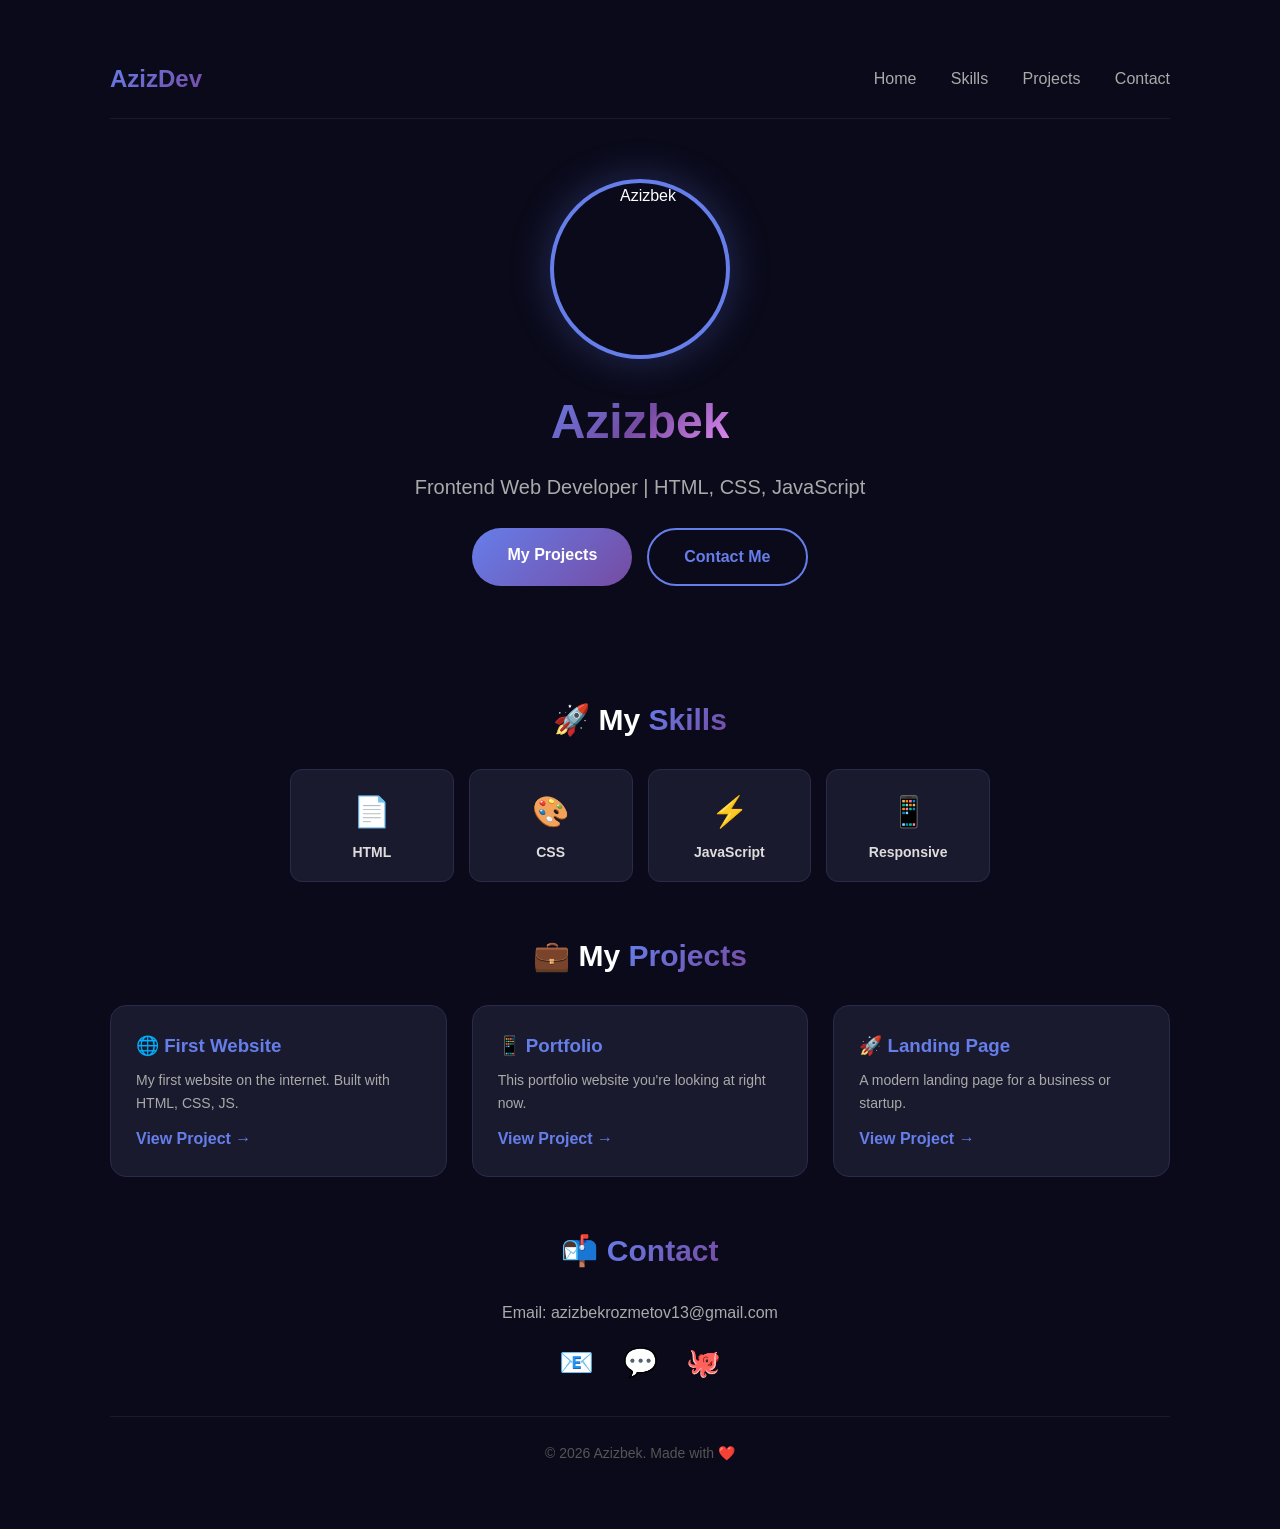
==== Index.html @ ee9a568a "Index.html" ====
<!DOCTYPE html>
<html lang="en">
<head>
    <meta charset="UTF-8">
    <meta name="viewport" content="width=device-width, initial-scale=1.0">
    <title>Azizbek | Frontend Developer</title>
    <style>
        * {
            margin: 0;
            padding: 0;
            box-sizing: border-box;
        }

        body {
            font-family: 'Segoe UI', Tahoma, Geneva, Verdana, sans-serif;
            background: #0a0a1a;
            color: #ffffff;
            line-height: 1.6;
        }

        .container {
            max-width: 1100px;
            margin: 0 auto;
            padding: 40px 20px;
        }

        /* ===== NAVIGATSIYA ===== */
        nav {
            display: flex;
            justify-content: space-between;
            align-items: center;
            padding: 20px 0;
            border-bottom: 1px solid #1a1a2e;
        }

        .logo {
            font-size: 24px;
            font-weight: bold;
            background: linear-gradient(135deg, #667eea, #764ba2);
            -webkit-background-clip: text;
            -webkit-text-fill-color: transparent;
        }

        .nav-links a {
            color: #aaa;
            text-decoration: none;
            margin-left: 30px;
            transition: color 0.3s;
        }

        .nav-links a:hover {
            color: #667eea;
        }

        /* ===== BOSH QISM (HERO) ===== */
        .hero {
            display: flex;
            flex-direction: column;
            align-items: center;
            justify-content: center;
            text-align: center;
            padding: 60px 0;
        }

        /* ===== RASM ===== */
        .profile-img {
            width: 180px;
            height: 180px;
            border-radius: 50%;
            object-fit: cover;
            border: 4px solid #667eea;
            box-shadow: 0 0 40px rgba(102, 126, 234, 0.3);
            margin-bottom: 25px;
        }

        .hero h1 {
            font-size: 48px;
            font-weight: 800;
            background: linear-gradient(135deg, #667eea 0%, #764ba2 50%, #f093fb 100%);
            -webkit-background-clip: text;
            -webkit-text-fill-color: transparent;
            margin-bottom: 10px;
        }

        .hero p {
            font-size: 20px;
            color: #aaa;
            max-width: 600px;
            margin-bottom: 25px;
        }

        .btn-group {
            display: flex;
            gap: 15px;
            flex-wrap: wrap;
            justify-content: center;
        }

        .btn {
            display: inline-block;
            padding: 14px 35px;
            border-radius: 50px;
            text-decoration: none;
            font-weight: 600;
            transition: all 0.3s ease;
        }

        .btn-primary {
            background: linear-gradient(135deg, #667eea, #764ba2);
            color: #fff;
        }

        .btn-primary:hover {
            transform: translateY(-3px);
            box-shadow: 0 10px 30px rgba(102, 126, 234, 0.4);
        }

        .btn-outline {
            border: 2px solid #667eea;
            color: #667eea;
            background: transparent;
        }

        .btn-outline:hover {
            background: #667eea;
            color: #fff;
            transform: translateY(-3px);
        }

        /* ===== MAHORATLAR ===== */
        .section-title {
            font-size: 30px;
            text-align: center;
            margin: 50px 0 25px;
        }

        .section-title span {
            background: linear-gradient(135deg, #667eea, #764ba2);
            -webkit-background-clip: text;
            -webkit-text-fill-color: transparent;
        }

        .skills-grid {
            display: grid;
            grid-template-columns: repeat(auto-fit, minmax(130px, 1fr));
            gap: 15px;
            max-width: 700px;
            margin: 0 auto;
        }

        .skill-card {
            background: #1a1a2e;
            padding: 18px;
            border-radius: 12px;
            text-align: center;
            border: 1px solid #2a2a4a;
            transition: all 0.3s ease;
        }

        .skill-card:hover {
            transform: translateY(-5px);
            border-color: #667eea;
        }

        .skill-card .icon {
            font-size: 30px;
            margin-bottom: 5px;
        }

        .skill-card .name {
            font-weight: 600;
            color: #ddd;
            font-size: 14px;
        }

        /* ===== LOYIHALAR ===== */
        .projects-grid {
            display: grid;
            grid-template-columns: repeat(auto-fit, minmax(260px, 1fr));
            gap: 25px;
            margin: 25px 0;
        }

        .project-card {
            background: #1a1a2e;
            padding: 25px;
            border-radius: 16px;
            border: 1px solid #2a2a4a;
            transition: all 0.3s ease;
            text-align: left;
        }

        .project-card:hover {
            transform: translateY(-5px);
            border-color: #667eea;
        }

        .project-card h3 {
            color: #667eea;
            margin-bottom: 8px;
        }

        .project-card p {
            color: #aaa;
            font-size: 14px;
            margin-bottom: 12px;
        }

        .project-card a {
            color: #667eea;
            text-decoration: none;
            font-weight: 600;
        }

        .project-card a:hover {
            text-decoration: underline;
        }

        /* ===== KONTAKT ===== */
        .contact {
            text-align: center;
            margin: 50px 0 20px;
        }

        .contact p {
            color: #aaa;
            margin-bottom: 15px;
        }

        .social-links a {
            color: #aaa;
            font-size: 28px;
            margin: 0 12px;
            transition: color 0.3s;
            text-decoration: none;
        }

        .social-links a:hover {
            color: #667eea;
        }

        footer {
            text-align: center;
            padding: 25px 0;
            border-top: 1px solid #1a1a2e;
            color: #555;
            font-size: 14px;
            margin-top: 30px;
        }

        /* ===== TELEFON UCHUN ===== */
        @media (max-width: 600px) {
            .hero h1 { font-size: 32px; }
            .profile-img { width: 130px; height: 130px; }
            nav { flex-direction: column; gap: 10px; }
            .nav-links a { margin: 0 12px; font-size: 14px; }
        }
    </style>
</head>
<body>
    <div class="container">

        <!-- NAVIGATSIYA -->
        <nav>
            <div class="logo">AzizDev</div>
            <div class="nav-links">
                <a href="#">Home</a>
                <a href="#">Skills</a>
                <a href="#">Projects</a>
                <a href="#">Contact</a>
            </div>
        </nav>

        <!-- BOSH QISM + RASM -->
        <div class="hero">

            <!-- ⬇️ RASM JOYI ⬇️ -->
            <!-- O'Z RASMINGIZNI MANZILINI QO'YING -->
            <img src="./AzizDev.png" alt="Azizbek" class="profile-img">

            <h1>Azizbek</h1>
            <p>Frontend Web Developer | HTML, CSS, JavaScript</p>

            <div class="btn-group">
                <a href="#" class="btn btn-primary">My Projects</a>
                <a href="#" class="btn btn-outline">Contact Me</a>
            </div>
        </div>

        <!-- MAHORATLAR -->
        <h2 class="section-title">🚀 My <span>Skills</span></h2>
        <div class="skills-grid">
            <div class="skill-card"><div class="icon">📄</div><div class="name">HTML</div></div>
            <div class="skill-card"><div class="icon">🎨</div><div class="name">CSS</div></div>
            <div class="skill-card"><div class="icon">⚡</div><div class="name">JavaScript</div></div>
            <div class="skill-card"><div class="icon">📱</div><div class="name">Responsive</div></div>
        </div>

        <!-- LOYIHALAR -->
        <h2 class="section-title">💼 My <span>Projects</span></h2>
        <div class="projects-grid">
            <div class="project-card">
                <h3>🌐 First Website</h3>
                <p>My first website on the internet. Built with HTML, CSS, JS.</p>
                <a href="https://khiva.qurl.uz" target="_blank">View Project →</a>
            </div>
            <div class="project-card">
                <h3>📱 Portfolio</h3>
                <p>This portfolio website you're looking at right now.</p>
                <a href="#">View Project →</a>
            </div>
            <div class="project-card">
                <h3>🚀 Landing Page</h3>
                <p>A modern landing page for a business or startup.</p>
                <a href="#">View Project →</a>
            </div>
        </div>

        <!-- KONTAKT -->
        <div class="contact">
            <h2 class="section-title">📬 <span>Contact</span></h2>
            <p>Email: azizbekrozmetov13@gmail.com</p>
            <div class="social-links">
                <a href="#">📧</a>
                <a href="https://khiva.qurl.uz">💬</a>
                <a href="#">🐙</a>
            </div>
        </div>

        <!-- FOOTER -->
        <footer>
            &copy; 2026 Azizbek. Made with ❤️
        </footer>

    </div>
</body>
                  </html>
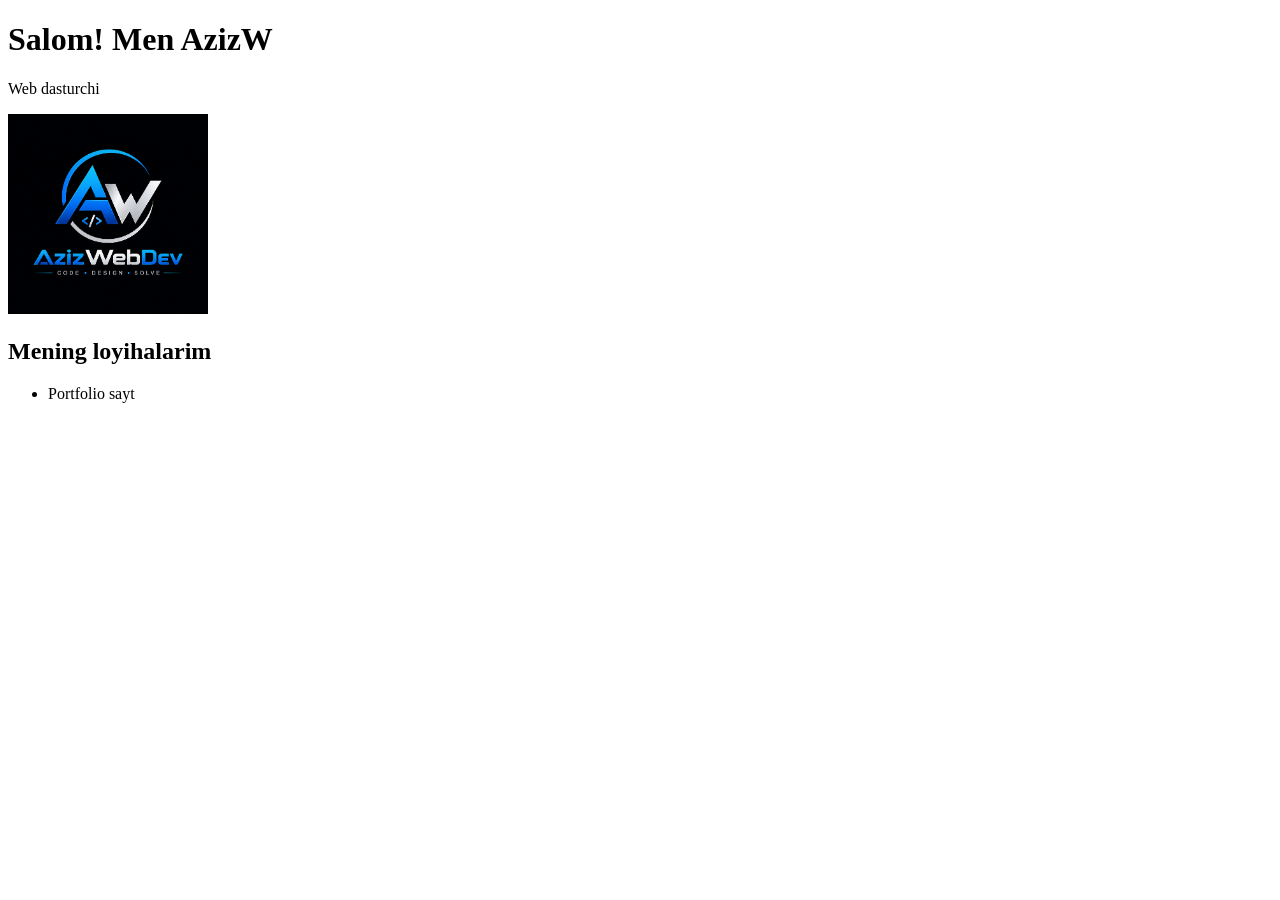
==== commit 34bb1cf9: "Revise Index.html for Uzbek portfolio site Updated the HTML structure and content for the portfolio " ====
--- a/Index.html
+++ b/Index.html
@@ -1,337 +1,22 @@
 <!DOCTYPE html>
-<html lang="en">
+<html lang="uz">
 <head>
     <meta charset="UTF-8">
     <meta name="viewport" content="width=device-width, initial-scale=1.0">
-    <title>Azizbek | Frontend Developer</title>
-    <style>
-        * {
-            margin: 0;
-            padding: 0;
-            box-sizing: border-box;
-        }
-
-        body {
-            font-family: 'Segoe UI', Tahoma, Geneva, Verdana, sans-serif;
-            background: #0a0a1a;
-            color: #ffffff;
-            line-height: 1.6;
-        }
-
-        .container {
-            max-width: 1100px;
-            margin: 0 auto;
-            padding: 40px 20px;
-        }
-
-        /* ===== NAVIGATSIYA ===== */
-        nav {
-            display: flex;
-            justify-content: space-between;
-            align-items: center;
-            padding: 20px 0;
-            border-bottom: 1px solid #1a1a2e;
-        }
-
-        .logo {
-            font-size: 24px;
-            font-weight: bold;
-            background: linear-gradient(135deg, #667eea, #764ba2);
-            -webkit-background-clip: text;
-            -webkit-text-fill-color: transparent;
-        }
-
-        .nav-links a {
-            color: #aaa;
-            text-decoration: none;
-            margin-left: 30px;
-            transition: color 0.3s;
-        }
-
-        .nav-links a:hover {
-            color: #667eea;
-        }
-
-        /* ===== BOSH QISM (HERO) ===== */
-        .hero {
-            display: flex;
-            flex-direction: column;
-            align-items: center;
-            justify-content: center;
-            text-align: center;
-            padding: 60px 0;
-        }
-
-        /* ===== RASM ===== */
-        .profile-img {
-            width: 180px;
-            height: 180px;
-            border-radius: 50%;
-            object-fit: cover;
-            border: 4px solid #667eea;
-            box-shadow: 0 0 40px rgba(102, 126, 234, 0.3);
-            margin-bottom: 25px;
-        }
-
-        .hero h1 {
-            font-size: 48px;
-            font-weight: 800;
-            background: linear-gradient(135deg, #667eea 0%, #764ba2 50%, #f093fb 100%);
-            -webkit-background-clip: text;
-            -webkit-text-fill-color: transparent;
-            margin-bottom: 10px;
-        }
-
-        .hero p {
-            font-size: 20px;
-            color: #aaa;
-            max-width: 600px;
-            margin-bottom: 25px;
-        }
-
-        .btn-group {
-            display: flex;
-            gap: 15px;
-            flex-wrap: wrap;
-            justify-content: center;
-        }
-
-        .btn {
-            display: inline-block;
-            padding: 14px 35px;
-            border-radius: 50px;
-            text-decoration: none;
-            font-weight: 600;
-            transition: all 0.3s ease;
-        }
-
-        .btn-primary {
-            background: linear-gradient(135deg, #667eea, #764ba2);
-            color: #fff;
-        }
-
-        .btn-primary:hover {
-            transform: translateY(-3px);
-            box-shadow: 0 10px 30px rgba(102, 126, 234, 0.4);
-        }
-
-        .btn-outline {
-            border: 2px solid #667eea;
-            color: #667eea;
-            background: transparent;
-        }
-
-        .btn-outline:hover {
-            background: #667eea;
-            color: #fff;
-            transform: translateY(-3px);
-        }
-
-        /* ===== MAHORATLAR ===== */
-        .section-title {
-            font-size: 30px;
-            text-align: center;
-            margin: 50px 0 25px;
-        }
-
-        .section-title span {
-            background: linear-gradient(135deg, #667eea, #764ba2);
-            -webkit-background-clip: text;
-            -webkit-text-fill-color: transparent;
-        }
-
-        .skills-grid {
-            display: grid;
-            grid-template-columns: repeat(auto-fit, minmax(130px, 1fr));
-            gap: 15px;
-            max-width: 700px;
-            margin: 0 auto;
-        }
-
-        .skill-card {
-            background: #1a1a2e;
-            padding: 18px;
-            border-radius: 12px;
-            text-align: center;
-            border: 1px solid #2a2a4a;
-            transition: all 0.3s ease;
-        }
-
-        .skill-card:hover {
-            transform: translateY(-5px);
-            border-color: #667eea;
-        }
-
-        .skill-card .icon {
-            font-size: 30px;
-            margin-bottom: 5px;
-        }
-
-        .skill-card .name {
-            font-weight: 600;
-            color: #ddd;
-            font-size: 14px;
-        }
-
-        /* ===== LOYIHALAR ===== */
-        .projects-grid {
-            display: grid;
-            grid-template-columns: repeat(auto-fit, minmax(260px, 1fr));
-            gap: 25px;
-            margin: 25px 0;
-        }
-
-        .project-card {
-            background: #1a1a2e;
-            padding: 25px;
-            border-radius: 16px;
-            border: 1px solid #2a2a4a;
-            transition: all 0.3s ease;
-            text-align: left;
-        }
-
-        .project-card:hover {
-            transform: translateY(-5px);
-            border-color: #667eea;
-        }
-
-        .project-card h3 {
-            color: #667eea;
-            margin-bottom: 8px;
-        }
-
-        .project-card p {
-            color: #aaa;
-            font-size: 14px;
-            margin-bottom: 12px;
-        }
-
-        .project-card a {
-            color: #667eea;
-            text-decoration: none;
-            font-weight: 600;
-        }
-
-        .project-card a:hover {
-            text-decoration: underline;
-        }
-
-        /* ===== KONTAKT ===== */
-        .contact {
-            text-align: center;
-            margin: 50px 0 20px;
-        }
-
-        .contact p {
-            color: #aaa;
-            margin-bottom: 15px;
-        }
-
-        .social-links a {
-            color: #aaa;
-            font-size: 28px;
-            margin: 0 12px;
-            transition: color 0.3s;
-            text-decoration: none;
-        }
-
-        .social-links a:hover {
-            color: #667eea;
-        }
-
-        footer {
-            text-align: center;
-            padding: 25px 0;
-            border-top: 1px solid #1a1a2e;
-            color: #555;
-            font-size: 14px;
-            margin-top: 30px;
-        }
-
-        /* ===== TELEFON UCHUN ===== */
-        @media (max-width: 600px) {
-            .hero h1 { font-size: 32px; }
-            .profile-img { width: 130px; height: 130px; }
-            nav { flex-direction: column; gap: 10px; }
-            .nav-links a { margin: 0 12px; font-size: 14px; }
-        }
-    </style>
+    <title>AzizW | Portfolio</title>
+    <meta name="description" content="AzizW web developer portfolio">
 </head>
 <body>
-    <div class="container">
-
-        <!-- NAVIGATSIYA -->
-        <nav>
-            <div class="logo">AzizDev</div>
-            <div class="nav-links">
-                <a href="#">Home</a>
-                <a href="#">Skills</a>
-                <a href="#">Projects</a>
-                <a href="#">Contact</a>
-            </div>
-        </nav>
-
-        <!-- BOSH QISM + RASM -->
-        <div class="hero">
-
-            <!-- ⬇️ RASM JOYI ⬇️ -->
-            <!-- O'Z RASMINGIZNI MANZILINI QO'YING -->
-            <img src="./AzizDev.png" alt="Azizbek" class="profile-img">
-
-            <h1>Azizbek</h1>
-            <p>Frontend Web Developer | HTML, CSS, JavaScript</p>
-
-            <div class="btn-group">
-                <a href="#" class="btn btn-primary">My Projects</a>
-                <a href="#" class="btn btn-outline">Contact Me</a>
-            </div>
-        </div>
-
-        <!-- MAHORATLAR -->
-        <h2 class="section-title">🚀 My <span>Skills</span></h2>
-        <div class="skills-grid">
-            <div class="skill-card"><div class="icon">📄</div><div class="name">HTML</div></div>
-            <div class="skill-card"><div class="icon">🎨</div><div class="name">CSS</div></div>
-            <div class="skill-card"><div class="icon">⚡</div><div class="name">JavaScript</div></div>
-            <div class="skill-card"><div class="icon">📱</div><div class="name">Responsive</div></div>
-        </div>
-
-        <!-- LOYIHALAR -->
-        <h2 class="section-title">💼 My <span>Projects</span></h2>
-        <div class="projects-grid">
-            <div class="project-card">
-                <h3>🌐 First Website</h3>
-                <p>My first website on the internet. Built with HTML, CSS, JS.</p>
-                <a href="https://khiva.qurl.uz" target="_blank">View Project →</a>
-            </div>
-            <div class="project-card">
-                <h3>📱 Portfolio</h3>
-                <p>This portfolio website you're looking at right now.</p>
-                <a href="#">View Project →</a>
-            </div>
-            <div class="project-card">
-                <h3>🚀 Landing Page</h3>
-                <p>A modern landing page for a business or startup.</p>
-                <a href="#">View Project →</a>
-            </div>
-        </div>
-
-        <!-- KONTAKT -->
-        <div class="contact">
-            <h2 class="section-title">📬 <span>Contact</span></h2>
-            <p>Email: azizbekrozmetov13@gmail.com</p>
-            <div class="social-links">
-                <a href="#">📧</a>
-                <a href="https://khiva.qurl.uz">💬</a>
-                <a href="#">🐙</a>
-            </div>
-        </div>
-
-        <!-- FOOTER -->
-        <footer>
-            &copy; 2026 Azizbek. Made with ❤️
-        </footer>
-
-    </div>
+    <h1>Salom! Men AzizW</h1>
+    <p>Web dasturchi</p>
+    
+    <!-- Rasm -->
+    <img src="AzizDev.png" alt="AzizW" width="200">
+    
+    <!-- Loyihalar -->
+    <h2>Mening loyihalarim</h2>
+    <ul>
+        <li>Portfolio sayt</li>
+    </ul>
 </body>
-                  </html>
+</html>
